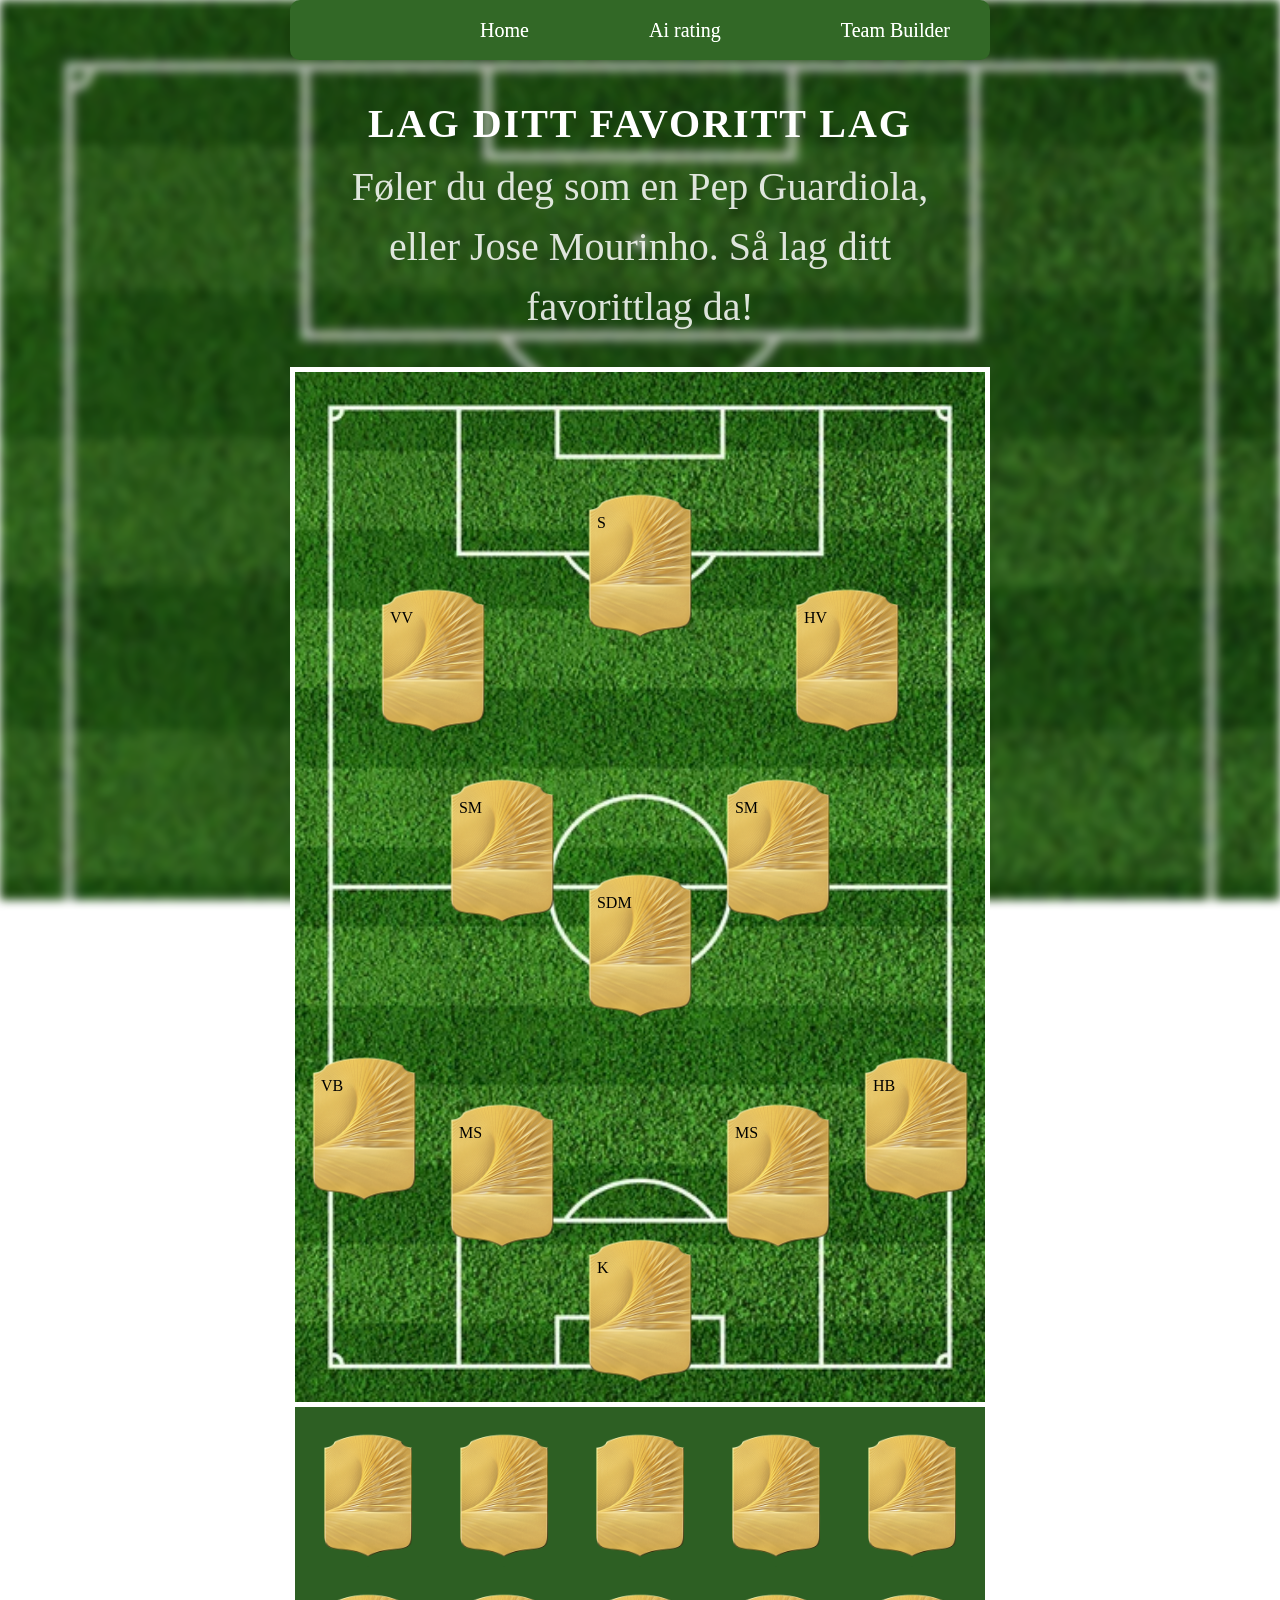
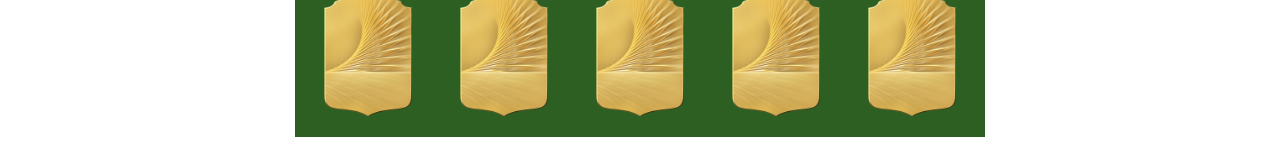
==== team-builder.html @ 59fac37f "firste-commit" ====
<!DOCTYPE html>
<html lang="no">

<head>
    <meta charset="UTF-8">
    <meta name="viewport" content="width=device-width, initial-scale=1.0">
    <link rel="stylesheet" href="team-builder.css">
    <link rel="stylesheet" href="https://cdnjs.cloudflare.com/ajax/libs/font-awesome/7.0.1/css/all.min.css"
        integrity="sha512-2SwdPD6INVrV/lHTZbO2nodKhrnDdJK9/kg2XD1r9uGqPo1cUbujc+IYdlYdEErWNu69gVcYgdxlmVmzTWnetw=="
        crossorigin="anonymous" referrerpolicy="no-referrer" />
    <title>Fotball</title>
</head>

<body>

    <div class="nav-container">
        <div class="logo">
            <li><a href="#"><i class="fa-regular fa-futbol"></i></a></li>
        </div>
        <ul class="nav-links">
            <li><a href="index.html" class="nav-link">Home</a></li>
            <li><a href="#" class="nav-link aiBtn">Ai rating</a></li>
            <li><a href="team-builder.html" class="nav-link">Team Builder</a></li>

        </ul>
        <div class="burger-container">
            <i class="fa-solid fa-bars burger"></i>
            <i class="fa-solid fa-x x"></i>
        </div>
    </div>
    <div class="tittel">
        <h1>Lag ditt favoritt lag</h1>
        <h2>Føler du deg som en Pep Guardiola, eller Jose Mourinho. Så lag ditt favorittlag da!</h2>
    </div>



    <div class="bane-container">


        <div class="bane">
            <div class="position" id="vv">
                <p class="position-placeholder">VV</p>
                <i class="cross fa-regular fa-circle-xmark"></i>
                <i class="search fa-solid fa-magnifying-glass"></i>
                <div class="position-title">Venstre Ving</div>
                <div class="spiller-info">
                    <img src="" class="player-img" alt="">
                    <div class="spiller-navn"></div>
                </div>
            </div>
            <div class="position" id="s">
                <p class="position-placeholder">S</p>
                <i class="cross fa-regular fa-circle-xmark"></i>
                <i class="search fa-solid fa-magnifying-glass"></i>
                <div class="position-title">Spiss</div>
                <div class="spiller-info">
                    <img src="" alt="" class="player-img">
                    <div class="spiller-navn"></div>
                </div>
            </div>
            <div class="position" id="hv">
                <p class="position-placeholder">HV</p>
                <i class="cross fa-regular fa-circle-xmark"></i>
                <i class="search fa-solid fa-magnifying-glass"></i>
                <div class="position-title">Høyre Ving</div>
                <div class="spiller-info">
                    <img src="" alt="" class="player-img">
                    <div class="spiller-navn"></div>
                </div>
            </div>
            <div class="position" id="vSm">
                <p class="position-placeholder">SM</p>
                <i class="cross fa-regular fa-circle-xmark"></i>
                <i class="search fa-solid fa-magnifying-glass"></i>
                <div class="position-title">Venstre Sentral-Midtbane</div>
                <div class="spiller-info">
                    <img src="" alt="" class="player-img">
                    <div class="spiller-navn"></div>
                </div>
            </div>
            <div class="position" id="sdm">
                <p class="position-placeholder">SDM</p>
                <i class="cross fa-regular fa-circle-xmark"></i>
                <i class="search fa-solid fa-magnifying-glass"></i>
                <div class="position-title">Sentral Defansiv-Midtbane</div>
                <div class="spiller-info">
                    <img src="" alt="" class="player-img">
                    <div class="spiller-navn"></div>
                </div>
            </div>
            <div class="position" id="hSm">
                <p class="position-placeholder">SM</p>
                <i class="cross fa-regular fa-circle-xmark"></i>
                <i class="search fa-solid fa-magnifying-glass"></i>
                <div class="position-title">Høyre Sentral-Midtbane</div>
                <div class="spiller-info">
                    <img src="" alt="" class="player-img">
                    <div class="spiller-navn"></div>
                </div>
            </div>

            <div class="position" id="vb">
                <p class="position-placeholder">VB</p>
                <i class="cross fa-regular fa-circle-xmark"></i>
                <i class="search fa-solid fa-magnifying-glass"></i>
                <div class="position-title">Venstre Beck</div>
                <div class="spiller-info">
                    <img src="" alt="" class="player-img">
                    <div class="spiller-navn"></div>
                </div>
            </div>
            <div class="position" id="vMs">
                <p class="position-placeholder">MS</p>
                <i class="cross fa-regular fa-circle-xmark"></i>
                <i class="search fa-solid fa-magnifying-glass"></i>
                <div class="position-title">Venstre Midt-stopper</div>
                <div class="spiller-info">
                    <img src="" alt="" class="player-img">
                    <div class="spiller-navn"></div>
                </div>
            </div>
            <div class="position" id="hMs">
                <p class="position-placeholder">MS</p>
                <i class="cross fa-regular fa-circle-xmark"></i>
                <i class="search fa-solid fa-magnifying-glass"></i>
                <div class="position-title">Høyre Midt-stopper</div>
                <div class="spiller-info">
                    <img src="" alt="" class="player-img">
                    <div class="spiller-navn"></div>
                </div>
            </div>
            <div class="position" id="hb">
                <p class="position-placeholder">HB</p>
                <i class="cross fa-regular fa-circle-xmark"></i>
                <i class="search fa-solid fa-magnifying-glass"></i>
                <div class="position-title">Høyre Beck</div>
                <div class="spiller-info">
                    <img src="" alt="" class="player-img">
                    <div class="spiller-navn"></div>
                </div>
            </div>
            <div class="position" id="k">
                <p class="position-placeholder">K</p>
                <i class="cross fa-regular fa-circle-xmark"></i>
                <i class="search fa-solid fa-magnifying-glass"></i>
                <div class="position-title">Keeper</div>
                <div class="spiller-info">
                    <img src="" alt="" class="player-img">
                    <div class="spiller-navn"></div>
                </div>
            </div>
        </div>

        <div class="bg2"></div>
    </div>
    <div class="benk">
        <div class="position" id="reserve-1">
            <p class="position-placeholder"></p>
            <i class="cross fa-regular fa-circle-xmark"></i>
            <i class="search fa-solid fa-magnifying-glass"></i>
            <div class="position-title">Reserve</div>
            <div class="spiller-info">
                <img src="" alt="" class="player-img">
                <div class="spiller-navn"></div>
            </div>
        </div>
        <div class="position" id="reserve-2">
            <p class="position-placeholder"></p>
            <i class="cross fa-regular fa-circle-xmark"></i>
            <i class="search fa-solid fa-magnifying-glass"></i>
            <div class="position-title">Reserve</div>
            <div class="spiller-info">
                <img src="" alt="" class="player-img">
                <div class="spiller-navn"></div>
            </div>
        </div>
        <div class="position" id="reserve-3">
            <p class="position-placeholder"></p>
            <i class="cross fa-regular fa-circle-xmark"></i>
            <i class="search fa-solid fa-magnifying-glass"></i>
            <div class="position-title">Reserve</div>
            <div class="spiller-info">
                <img src="" alt="" class="player-img">
                <div class="spiller-navn"></div>
            </div>
        </div>
        <div class="position" id="reserve-4">
            <p class="position-placeholder"></p>
            <i class="cross fa-regular fa-circle-xmark"></i>
            <i class="search fa-solid fa-magnifying-glass"></i>
            <div class="position-title">Reserve</div>
            <div class="spiller-info">
                <img src="" alt="" class="player-img">
                <div class="spiller-navn"></div>
            </div>
        </div>
        <div class="position" id="reserve-5">
            <p class="position-placeholder"></p>
            <i class="cross fa-regular fa-circle-xmark"></i>
            <i class="search fa-solid fa-magnifying-glass"></i>
            <div class="position-title">Reserve</div>
            <div class="spiller-info">
                <img src="" alt="" class="player-img">
                <div class="spiller-navn"></div>
            </div>
        </div>
        <div class="position" id="reserve-6">
            <p class="position-placeholder"></p>
            <i class="cross fa-regular fa-circle-xmark"></i>
            <i class="search fa-solid fa-magnifying-glass"></i>
            <div class="position-title">Reserve</div>
            <div class="spiller-info">
                <img src="" alt="" class="player-img">
                <div class="spiller-navn"></div>
            </div>
        </div>
        <div class="position" id="reserve-7">
            <p class="position-placeholder"></p>
            <i class="cross fa-regular fa-circle-xmark"></i>
            <i class="search fa-solid fa-magnifying-glass"></i>
            <div class="position-title">Reserve</div>
            <div class="spiller-info">
                <img src="" alt="" class="player-img">
                <div class="spiller-navn"></div>
            </div>
        </div>
        <div class="position" id="reserve-8">
            <p class="position-placeholder"></p>
            <i class="cross fa-regular fa-circle-xmark"></i>
            <i class="search fa-solid fa-magnifying-glass"></i>
            <div class="position-title">Reserve</div>
            <div class="spiller-info">
                <img src="" alt="" class="player-img">
                <div class="spiller-navn"></div>
            </div>
        </div>
        <div class="position" id="reserve-9">
            <p class="position-placeholder"></p>
            <i class="cross fa-regular fa-circle-xmark"></i>
            <i class="search fa-solid fa-magnifying-glass"></i>
            <div class="position-title">Reserve</div>
            <div class="spiller-info">
                <img src="" alt="" class="player-img">
                <div class="spiller-navn"></div>
            </div>
        </div>
        <div class="position" id="reserve-10">
            <p class="position-placeholder"></p>
            <i class="cross fa-regular fa-circle-xmark"></i>
            <i class="search fa-solid fa-magnifying-glass"></i>
            <div class="position-title">Reserve</div>
            <div class="spiller-info">
                <img src="" alt="" class="player-img">
                <div class="spiller-navn"></div>
            </div>
        </div>
    </div>


    <div class="bg1"></div>

    <div id="searchOverlay" class="search-overlay" aria-hidden="true">
        <div class="search-modal" role="dialog" aria-modal="true">
            <button class="search-close" type="button" aria-label="Lukk søk">
                <i class="fa-solid fa-xmark"></i>
            </button>

            <h3>Søk spiller</h3>
            <input id="globalSearchInput" class="search-input" type="text" placeholder="Skriv inn spiller..."
                autocomplete="off" />
            <div class="search-hint">Trykk ESC for å lukke</div>

            <!-- mulig forbedring i fremtiden -->
            <div id="searchResults" class="search-results"></div>
        </div>
    </div>


    <div class="ai-container" id="aiContainer">
        <h2>Hvor bra er dette laget?</h2>
        <p>la oss spørre ai. Trykk på knappen under for å få en analyse av laget
            ditt. Hvor bra hadde laget gjort det i premier league</p>
        <button class="ai-btn">Klikk her!!</button>
        <p class="ai-svar"></p>
        <i class="cross fa-regular fa-xl fa-circle-xmark"></i>
    </div>




    <script>
        let selectedCard = null;

        let searchEl = null;            // input-elementet (globalt)
        let activeSearchCard = null;    // hvilken .position vi åpnet søk for

        const aiBtnEl = document.querySelector(".aiBtn")
        const aiContEl = document.getElementById("aiContainer")

        const overlay = document.getElementById("searchOverlay");
        const globalInput = document.getElementById("globalSearchInput");
        const closeBtn = overlay.querySelector(".search-close");
        const aiCloseBtn = document.querySelector(".ai-container    .cross")
        console.log("HER er knappen", aiCloseBtn)

        // Når brukeren skriver i søkefeltet
        let searchTimer = null;
        let searchAbort = null;

        aiBtnEl.addEventListener("click", function () {
            aiContEl.classList.toggle("active")
        })

        aiCloseBtn.addEventListener("click", closeAiBtn)
        function closeAiBtn() {
            console.log("HEU!")
            aiContEl.classList.remove("active")
        }

        globalInput.addEventListener("input", function () {
            const q = globalInput.value.trim().toLowerCase();

            clearTimeout(searchTimer);

            searchTimer = setTimeout(async function () {
                if (!q) {
                    renderResults([]);
                    return;
                }

                // Avbryt forrige request hvis brukeren skriver videre
                if (searchAbort) searchAbort.abort();
                searchAbort = new AbortController();

                //  Viser at den laster
                renderResults([{ name: "Laster...", img: "" }]);

                try {
                    const results = await searchPlayersApi(q, searchAbort.signal);
                    renderResults(results);
                } catch (err) {
                    if (err.name === "AbortError") return;
                    renderResults([]);
                }
            }, 250);
        });


        async function searchPlayersApi(query, signal) {
            const q = query.trim().toLowerCase();
            if (!q) return [];

            const url = `http://localhost:3000/api/search?q=${encodeURIComponent(q)}`;

            const res = await fetch(url, { signal });
            if (!res.ok) return [];

            return await res.json();
        }

        function openGlobalSearch(card) {
            activeSearchCard = card;
            searchEl = globalInput;

            overlay.classList.add("active");
            overlay.setAttribute("aria-hidden", "false");

            globalInput.value = "";
            globalInput.focus();

            renderResults([]);
        }

        function closeGlobalSearch() {
            overlay.classList.remove("active");
            overlay.setAttribute("aria-hidden", "true");

            activeSearchCard = null;
            // searchEl kan du la stå, eller sette til null hvis du vil:
            // searchEl = null;
        }

        // Lukk ved å klikke på backdrop (utenfor modalen)
        overlay.addEventListener("click", function (e) {
            if (e.target === overlay) closeGlobalSearch();
        });

        // Lukk-knapp
        closeBtn.addEventListener("click", closeGlobalSearch);

        // ESC for å lukke
        document.addEventListener("keydown", function (e) {
            if (e.key === "Escape" && overlay.classList.contains("active")) {
                closeGlobalSearch();
            }
        });


        // Funksjon som bytter .spiller-info mellom to .position
        function swapPlayers(a, b) {
            const aPlayer = a.querySelector(".spiller-info");
            const bPlayer = b.querySelector(".spiller-info");

            // Hvis en av dem mangler spiller-info (f.eks tom plass),
            // lager vi en tom container slik at swap alltid fungerer
            if (!aPlayer || !bPlayer) return;

            const placeholder = document.createElement("div");

            // 1. Sett placeholder der aPlayer står
            a.replaceChild(placeholder, aPlayer);

            // 2. Flytt aPlayer til b
            b.replaceChild(aPlayer, bPlayer);

            // 3. Flytt bPlayer til a
            a.replaceChild(bPlayer, placeholder);
        }



        const resultsEl = document.getElementById("searchResults");

        function renderResults(list) {
            if (!list.length) {
                resultsEl.innerHTML = `<p style="color:white;opacity:.8;">Ingen treff</p>`;
                return;
            }

            resultsEl.innerHTML = list.map(p => /* gjør om data til html */`
                <button type="button" class="result-item" data-name="${p.name}" data-img="${p.img}">
                    ${p.img ? `<img src="${p.img}" alt="" class="result-img">` : ``}
                    <span class="result-name">${p.name}</span>
                </button>
            `).join("");
        }


        function applyPlayerToCard(card, player) {
            const nameEl = card.querySelector(".spiller-navn");
            const imgEl = card.querySelector(".player-img");

            if (nameEl) nameEl.textContent = player.name;
            if (imgEl) imgEl.src = player.img;
        }

        resultsEl.addEventListener("click", function (e) {
            const btn = e.target.closest(".result-item");
            if (!btn) return;

            if (!activeSearchCard) return;

            const player = {
                name: btn.dataset.name,
                img: btn.dataset.img
            };

            applyPlayerToCard(activeSearchCard, player);
            closeGlobalSearch();
        });



        /* funksjonalitet med kortene */
        document.addEventListener("click", function (e) {
            const card = e.target.closest(".position");


            // Åpne global søk
            if (e.target.closest(".search")) {
                e.stopPropagation();
                const searchCard = e.target.closest(".position");
                if (searchCard) openGlobalSearch(searchCard);
                return;
            }



            /* slette playerinfo */
            function clearPlayerFromCard(card) {
                const nameEl = card.querySelector(".spiller-navn");
                const imgEl = card.querySelector(".player-img");

                if (nameEl) nameEl.textContent = "";
                if (imgEl) {
                    imgEl.src = "";
                    imgEl.alt = "";
                }
            }

            if (e.target.closest(".cross")) {
                e.stopPropagation();

                const clickedCard = e.target.closest(".position");
                if (!clickedCard) return;

                clearPlayerFromCard(clickedCard);

                // Hvis dette kortet var valgt for swap = reset
                if (selectedCard === clickedCard) {
                    selectedCard.classList.remove("active");
                    selectedCard = null;
                }

                return;
            }



            // Klikk utenfor kort
            if (!card) {
                if (selectedCard) {
                    selectedCard.classList.remove("active");
                    selectedCard = null;
                }
                return;
            }

            // Første valg
            if (!selectedCard) {
                selectedCard = card;
                card.classList.add("active");
                return;
            }

            // Klikk på samme kort igjen (avvelg)
            if (selectedCard === card) {
                card.classList.remove("active");
                selectedCard = null;
                return;
            }

            // Bytt spillere
            swapPlayers(selectedCard, card);

            // Reset state
            selectedCard.classList.remove("active");
            selectedCard = null;
        });
    </script>
</body>

</html>
---- team-builder.css ----
* {
    margin: 0;
    padding: 0;
    box-sizing: border-box;
}

body {
    display: grid;
    place-content: center;
    text-align: center;
    min-height: 100vh;
}

/* nav shit */
.nav-container {
    display: flex;
    justify-content: space-between;
    align-items: center;
    padding: 15px 40px;
    height: 60px;
    background: rgba(45, 95, 35, 1);
    border-radius: 10px;
    color: white;
    filter: brightness(110%);
}

.burger-container {
    display: none;
}

li {
    list-style: none;
}

li a {
    text-decoration: none;
    color: white;
}



.nav-links {
    list-style: none;
    display: flex;
    justify-content: space-between;
    flex: 1;


    gap: 20px;
    font-size: 20px;
    padding-left: 150px;
}

.nav-link {
    transition: 0.3s;
}

.nav-link:hover {
    transform: scale(1.05);
    color: wheat;
}

.bg1 {
    background-image: url(./fotballbane-bakgrunn.webp);
    background-repeat: no-repeat;
    background-size: cover;
    position: fixed;
    top: 0;
    left: 0;
    bottom: 0;
    right: 0;
    z-index: -10;
    filter: blur(5px) brightness(75%);


}

.bg2 {
    background-image: url(./fotballbane-bakgrunn.webp);
    background-repeat: no-repeat;
    background-size: cover;
    background-position: center;

    position: absolute;
    top: 0;
    left: 0;
    bottom: 0;
    right: 0;
    z-index: -1;


}


img {
    display: block;

}

/* tittelstyling */
.tittel {
    text-align: center;
    margin-top: 40px;
    margin-bottom: 30px;
    color: white;
}

.tittel h1 {
    font-size: 40px;
    font-weight: 800;
    letter-spacing: 2px;
    text-transform: uppercase;
    margin-bottom: 10px;
}

.tittel h2 {
    font-size: 40px;
    font-weight: 400;
    max-width: 600px;
    margin: 0 auto;
    line-height: 1.5;
    opacity: 0.85;
}

/* Bane styling */
.bane-container {
    margin: 0 auto;
    width: min(90vw, 700px);
    aspect-ratio: 101 / 150;
    /* mattehjelp fra chatgpt, men er ut ifra bildet som er (404, 600) */
    /* margin: 20px auto; */
    position: relative;
    border: 5px solid white;




}

.bane {

    position: absolute;
    inset: 0;
    /* samme som, top:0 ; right 0 bottom 0 left 0  */

    display: grid;
    place-items: center;
    grid-template-columns: repeat(5, 1fr);
    grid-template-rows: repeat(10, 1fr);

}



.benk {
    width: min(90vw, 700px);

    background: rgba(45, 95, 35, 1);
    margin: 0 auto;
    padding: 10px;
    border-width: 0 5px 5px 5px;
    border-style: solid;
    border-color: white;
    margin-top: 0;

    display: grid;

    justify-items: center;
    align-items: center;

    grid-template-rows: repeat(2, 1fr);
    grid-template-columns: repeat(5, 1fr);
    gap: 10px;
}

.benk .position {
    height: 150px;
}

.position {
    background-image: url(./bilder-fotballproskjekt/goldcard.png);
    background-position: center;
    background-repeat: no-repeat;
    background-size: cover;


    border-radius: 10px;
    padding: 10px;
    cursor: pointer;

    display: flex;
    align-items: center;
    flex-direction: column;
    justify-content: center;
    height: 175px;
    aspect-ratio: 129 / 179;
    transition: 0.3s ease;
    position: relative;
}

.player-img {
    height: 70px;
    border-radius: 10px;
    width: auto;
    margin: 0 auto;
}

.position-title {
    display: none;
}

.position.active {
    transform: scale(1.05);
    box-shadow: 0 0 20px gold;
}


/* kryss */
.position.active .cross {
    display: block;
}

.position .cross {
    position: absolute;
    top: 35px;
    left: 15px;
    display: none;

}

/* search */
.position .search {
    position: absolute;
    top: 35px;
    right: 17px;
    display: none;
}

.position.active .search {
    display: block;
}

/* position placeholder */
.position-placeholder {
    font-size: 1rem;
    position: absolute;
    top: 40px;
    left: 20px;
}

.position.active .position-placeholder {
    display: none;
}


/* search ting */
.search-overlay {
    position: fixed;
    inset: 0;
    display: none;
    place-items: center;
    background: rgba(0, 0, 0, .65);
    z-index: 9999;
}

.search-overlay.active {
    display: grid;
}

.search-modal {
    width: min(520px, 92vw);
    background: rgba(20, 20, 20, .95);
    border: 1px solid rgba(255, 255, 255, .18);
    border-radius: 18px;
    padding: 18px;
    position: relative;
}

.search-modal h3 {
    margin: 0 0 12px 0;
    font-size: 18px;
    color: white;
}

.search-input {
    width: 100%;
    padding: 12px 12px;
    border-radius: 12px;
    border: 1px solid rgba(255, 255, 255, .22);
    background: rgba(0, 0, 0, .25);
    color: white;
    outline: none;
    box-sizing: border-box;
}

.search-input::placeholder {
    color: white;
}

.search-close {
    position: absolute;
    top: 10px;
    right: 10px;
    border: 0;
    background: transparent;
    color: white;
    cursor: pointer;
    font-size: 18px;
}

.search-hint {
    margin-top: 10px;
    font-size: 12px;
    opacity: 0.75;
    color: white;
}

.search-results {
    margin-top: 12px;
}



/* css til alt om results */
.result-item {
    width: 100%;
    display: flex;
    align-items: center;
    gap: 10px;
    padding: 10px;
    margin-top: 8px;
    border-radius: 12px;
    border: 1px solid rgba(255, 255, 255, .16);
    background: rgba(255, 255, 255, .06);
    cursor: pointer;
}

.result-item:hover {
    background: rgba(255, 255, 255, .12);
}

.result-img {
    width: 36px;
    height: 36px;
    border-radius: 999px;
    object-fit: cover;
}

.result-name {
    color: white;
    text-align: left;
}






/* grid til hver position */
#s {
    grid-row: 2/4;
    grid-column: 3;
}

#vv {
    grid-row: 3/5;
    grid-column: 1/3;
}

#hv {
    grid-row: 3/5;
    grid-column: 4/6;
}

#vSm {
    grid-row: 5/7;
    grid-column: 2;
}

#hSm {
    grid-row: 5/7;
    grid-column: 4;
}

#sdm {
    grid-row: 6/8;
    grid-column: 3;
}

#vb {
    grid-row: 8;
    grid-column: 1/2;
}

#hb {
    grid-row: 8;
    grid-column: 5/6;
}

#vMs {
    grid-row: 8/10;
    grid-column: 2;
}

#hMs {
    grid-row: 8/10;
    grid-column: 4;
}

#k {
    grid-row: 9/11;
    grid-column: 3;
}

.ai-container {
    position: fixed;
    top: 50%;
    left: 50%;
    transform: translate(-50%, -50%);
    background-color: rgba(45, 95, 35, 1);
    padding: 20px;
    border-radius: 20px;
    display: none;
    color: white;
}

.ai-container button {
    height: 20px;
    width: 80px;
    margin: 20px;
}

.ai-container.active {
    display: grid;
    place-items: center;
    align-items: center;
}

.ai-container h2 {
    margin-bottom: 10px;
}

.ai-container .cross {
    position: absolute;
    top: 20px;
    left: 7px;
}
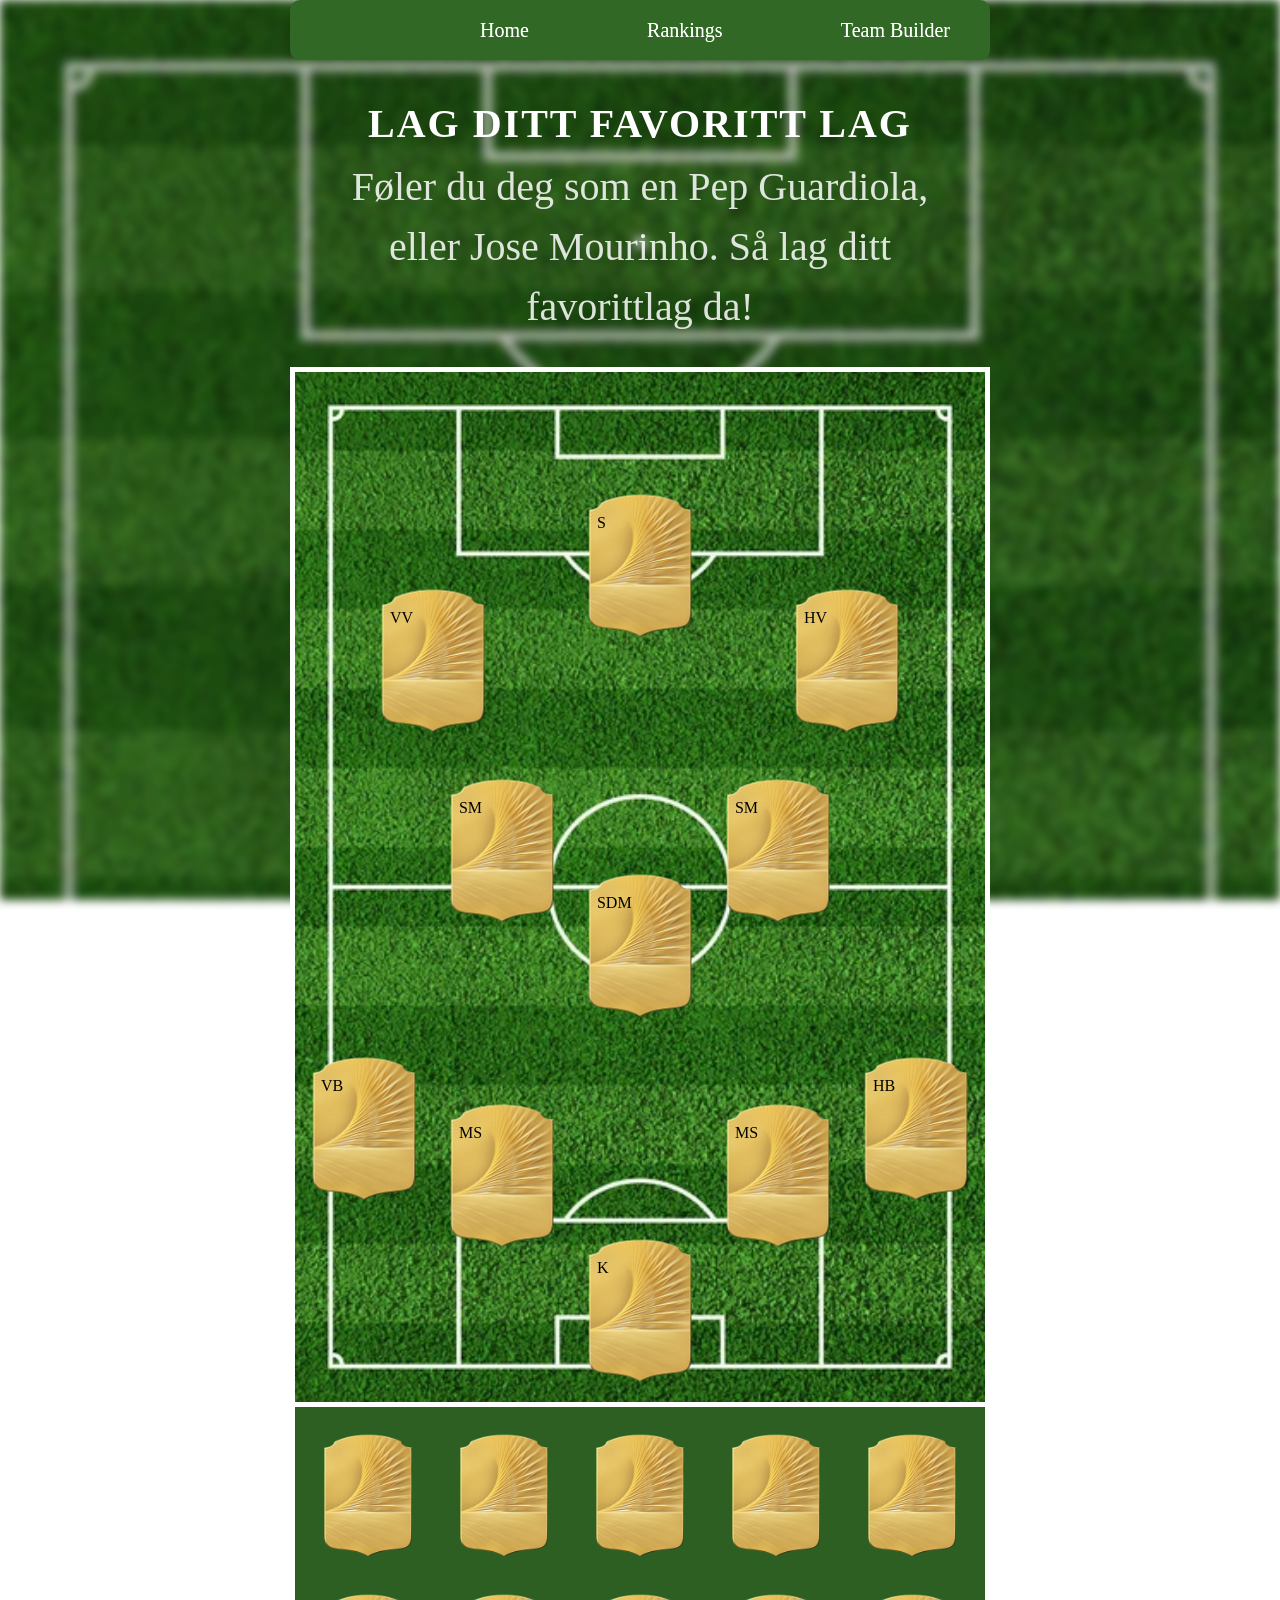
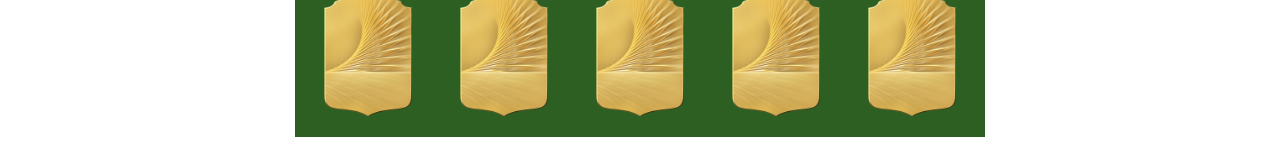
==== commit df717ed9: "transfers&fixtures" ====
--- a/team-builder.html
+++ b/team-builder.html
@@ -19,7 +19,7 @@
         </div>
         <ul class="nav-links">
             <li><a href="index.html" class="nav-link">Home</a></li>
-            <li><a href="#" class="nav-link aiBtn">Ai rating</a></li>
+            <li><a href="#" class="nav-link ">Rankings</a></li>
             <li><a href="team-builder.html" class="nav-link">Team Builder</a></li>
 
         </ul>
@@ -277,14 +277,6 @@
     </div>
 
 
-    <div class="ai-container" id="aiContainer">
-        <h2>Hvor bra er dette laget?</h2>
-        <p>la oss spørre ai. Trykk på knappen under for å få en analyse av laget
-            ditt. Hvor bra hadde laget gjort det i premier league</p>
-        <button class="ai-btn">Klikk her!!</button>
-        <p class="ai-svar"></p>
-        <i class="cross fa-regular fa-xl fa-circle-xmark"></i>
-    </div>
 
 
 
@@ -295,8 +287,7 @@
         let searchEl = null;            // input-elementet (globalt)
         let activeSearchCard = null;    // hvilken .position vi åpnet søk for
 
-        const aiBtnEl = document.querySelector(".aiBtn")
-        const aiContEl = document.getElementById("aiContainer")
+
 
         const overlay = document.getElementById("searchOverlay");
         const globalInput = document.getElementById("globalSearchInput");
@@ -308,21 +299,14 @@
         let searchTimer = null;
         let searchAbort = null;
 
-        aiBtnEl.addEventListener("click", function () {
-            aiContEl.classList.toggle("active")
-        })
-
-        aiCloseBtn.addEventListener("click", closeAiBtn)
-        function closeAiBtn() {
-            console.log("HEU!")
-            aiContEl.classList.remove("active")
-        }
+
 
         globalInput.addEventListener("input", function () {
             const q = globalInput.value.trim().toLowerCase();
 
             clearTimeout(searchTimer);
 
+            //søking av spillere
             searchTimer = setTimeout(async function () {
                 if (!q) {
                     renderResults([]);
@@ -371,6 +355,7 @@
 
             renderResults([]);
         }
+        //søke spillere avslutt
 
         function closeGlobalSearch() {
             overlay.classList.remove("active");
